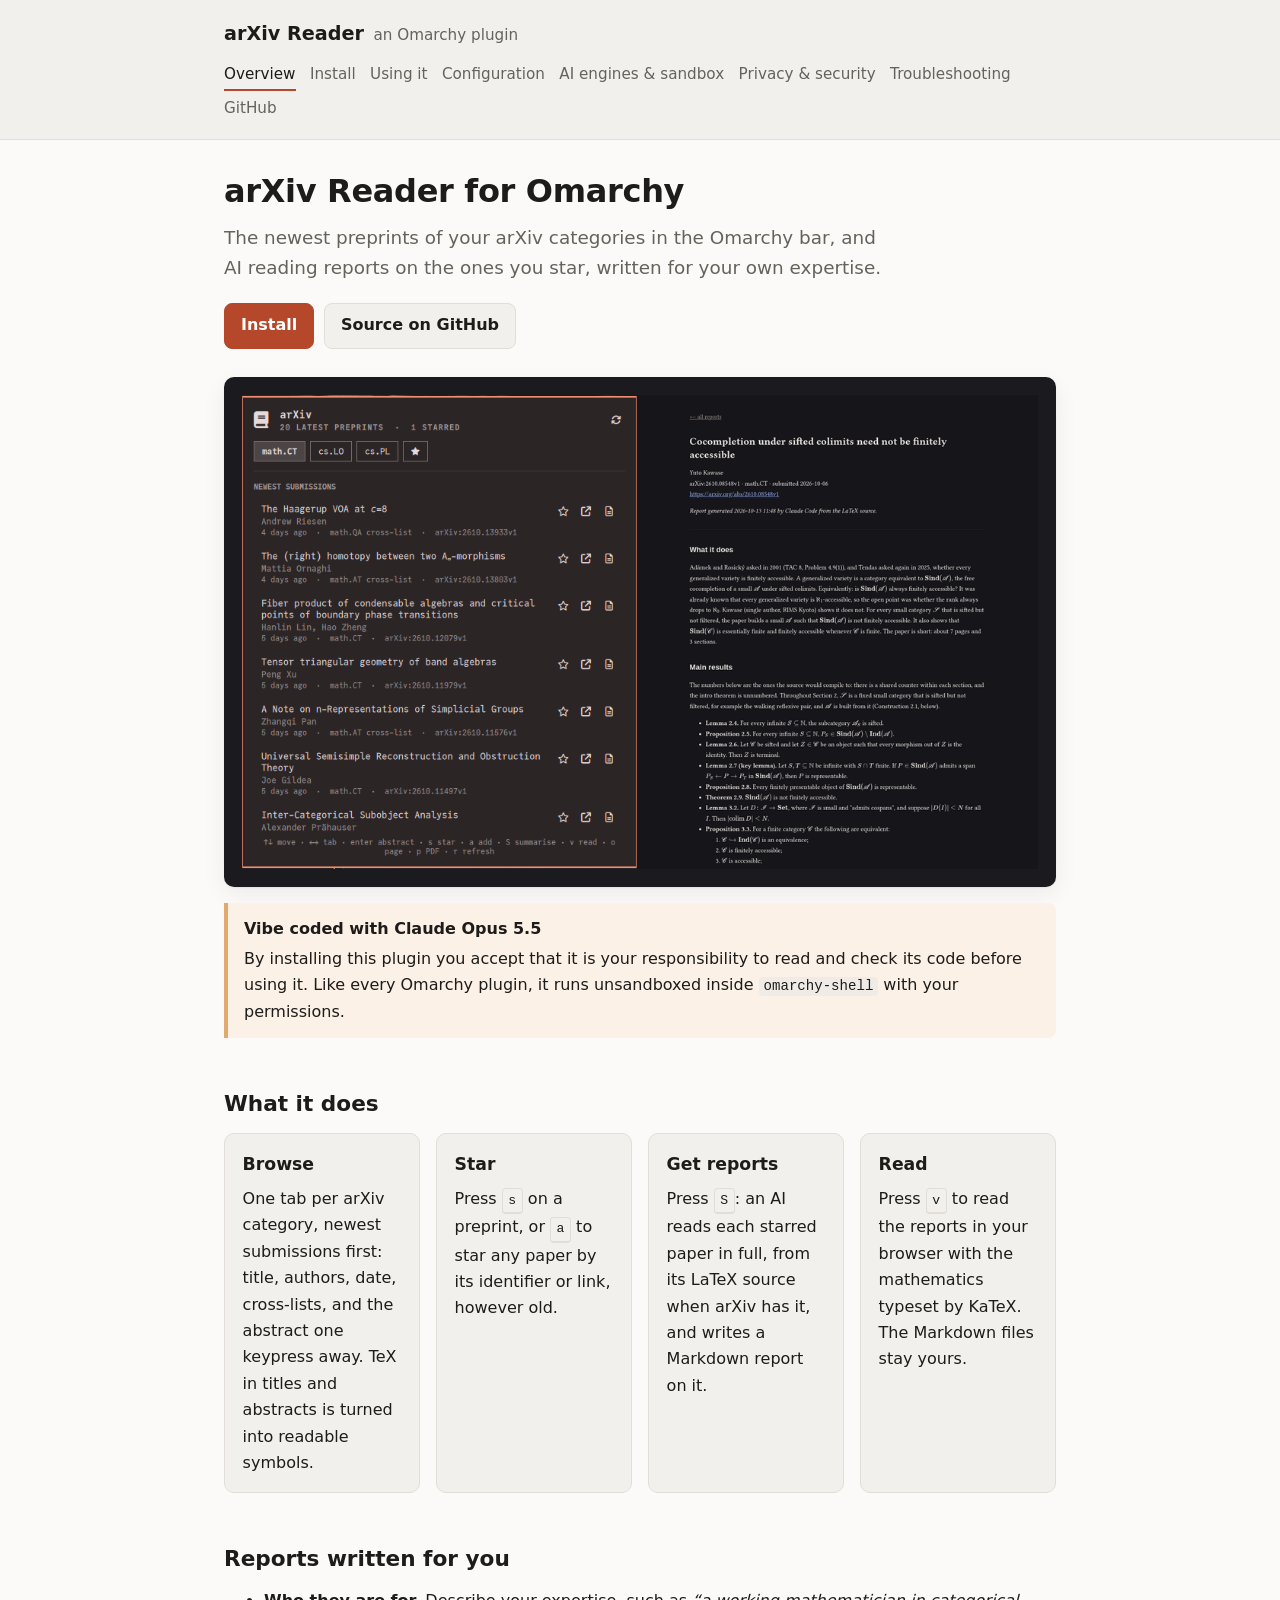
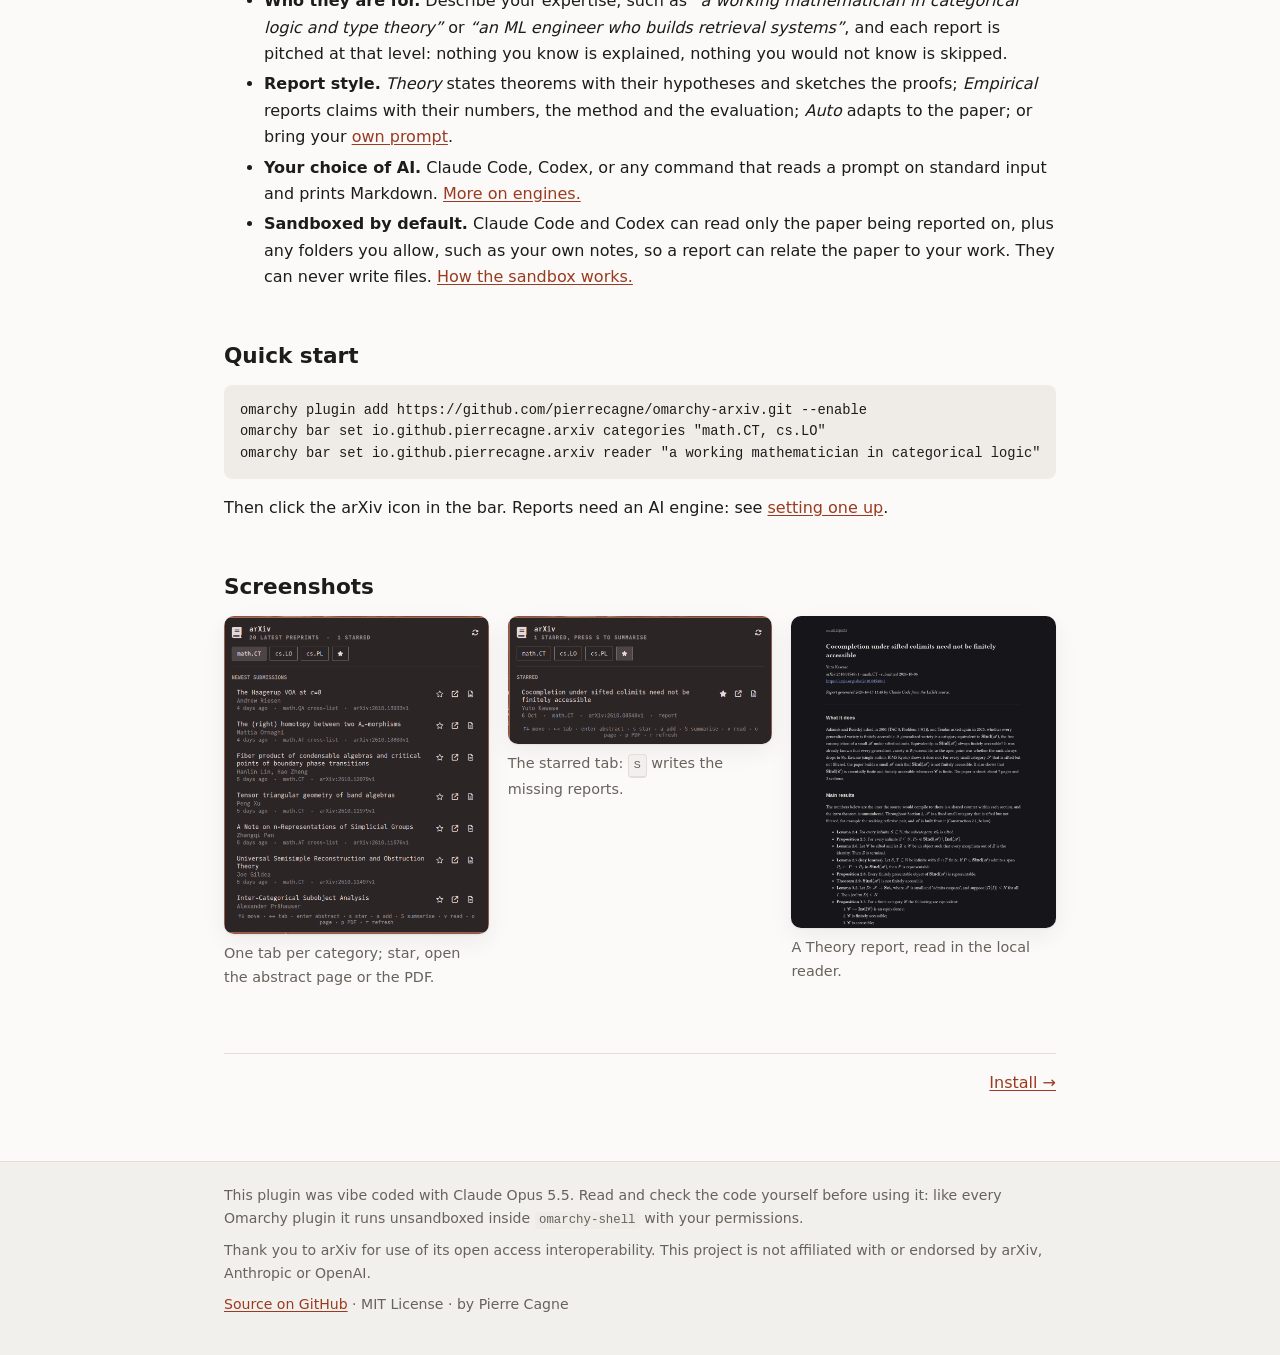
==== docs/index.html @ d9daa654 "Add README, documentation site, license and preview docs/ is a static site for GitHub Pages, built f" ====
<!doctype html>
<html lang="en">
<head>
<meta charset="utf-8">
<meta name="viewport" content="width=device-width, initial-scale=1">
<title>arXiv Reader for Omarchy</title>
<meta name="description" content="The newest arXiv preprints in the Omarchy bar, and AI reading reports written for your expertise.">
<link rel="stylesheet" href="style.css">
</head>
<body>
<header class="site">
  <div class="site-inner">
    <div class="brand"><a href="index.html">arXiv Reader</a><span>an Omarchy plugin</span></div>
    <nav class="site" aria-label="Documentation">
      <a href="index.html" aria-current="page">Overview</a>
      <a href="install.html">Install</a>
      <a href="usage.html">Using it</a>
      <a href="configuration.html">Configuration</a>
      <a href="engines.html">AI engines &amp; sandbox</a>
      <a href="security.html">Privacy &amp; security</a>
      <a href="troubleshooting.html">Troubleshooting</a>
      <a href="https://github.com/pierrecagne/omarchy-arxiv">GitHub</a>
    </nav>
  </div>
</header>
<main>
<h1>arXiv Reader for Omarchy</h1>
<p class="lead">The newest preprints of your arXiv categories in the Omarchy bar,
and AI reading reports on the ones you star, written for your own expertise.</p>

<div class="actions">
  <a class="button primary" href="install.html">Install</a>
  <a class="button" href="https://github.com/pierrecagne/omarchy-arxiv">Source on GitHub</a>
</div>

<figure>
  <img src="images/preview.png" width="1093" height="670"
       alt="The panel listing math.CT preprints, next to a rendered reading report with typeset mathematics">
</figure>

<div class="callout warn">
  <strong>Vibe coded with Claude Opus 5.5</strong>
  <p>By installing this plugin you accept that it is your responsibility to
  read and check its code before using it. Like every Omarchy plugin, it runs
  unsandboxed inside <code>omarchy-shell</code> with your permissions.</p>
</div>

<h2>What it does</h2>
<div class="grid">
  <div class="card">
    <h3>Browse</h3>
    <p>One tab per arXiv category, newest submissions first: title, authors,
    date, cross-lists, and the abstract one keypress away. TeX in titles and
    abstracts is turned into readable symbols.</p>
  </div>
  <div class="card">
    <h3>Star</h3>
    <p>Press <kbd>s</kbd> on a preprint, or <kbd>a</kbd> to star any paper by
    its identifier or link, however old.</p>
  </div>
  <div class="card">
    <h3>Get reports</h3>
    <p>Press <kbd>S</kbd>: an AI reads each starred paper in full, from its
    LaTeX source when arXiv has it, and writes a Markdown report on it.</p>
  </div>
  <div class="card">
    <h3>Read</h3>
    <p>Press <kbd>v</kbd> to read the reports in your browser with the
    mathematics typeset by KaTeX. The Markdown files stay yours.</p>
  </div>
</div>

<h2>Reports written for you</h2>
<ul>
  <li><strong>Who they are for.</strong> Describe your expertise, such as
  <em>“a working mathematician in categorical logic and type theory”</em> or
  <em>“an ML engineer who builds retrieval systems”</em>, and each report is
  pitched at that level: nothing you know is explained, nothing you would not
  know is skipped.</li>
  <li><strong>Report style.</strong> <em>Theory</em> states theorems with
  their hypotheses and sketches the proofs; <em>Empirical</em> reports claims
  with their numbers, the method and the evaluation; <em>Auto</em> adapts to
  the paper; or bring your <a href="configuration.html#custom-prompts">own
  prompt</a>.</li>
  <li><strong>Your choice of AI.</strong> Claude Code, Codex, or any command
  that reads a prompt on standard input and prints Markdown.
  <a href="engines.html">More on engines.</a></li>
  <li><strong>Sandboxed by default.</strong> Claude Code and Codex can read
  only the paper being reported on, plus any folders you allow, such as your
  own notes, so a report can relate the paper to your work. They can never
  write files. <a href="engines.html#sandbox">How the sandbox works.</a></li>
</ul>

<h2>Quick start</h2>
<pre><code>omarchy plugin add https://github.com/pierrecagne/omarchy-arxiv.git --enable
omarchy bar set io.github.pierrecagne.arxiv categories "math.CT, cs.LO"
omarchy bar set io.github.pierrecagne.arxiv reader "a working mathematician in categorical logic"</code></pre>
<p>Then click the arXiv icon in the bar. Reports need an AI engine:
see <a href="install.html#engine">setting one up</a>.</p>

<h2>Screenshots</h2>
<div class="shots">
  <figure>
    <img class="shot" src="images/panel.png" width="518" height="622" alt="The panel on the math.CT tab, listing recent preprints">
    <figcaption>One tab per category; star, open the abstract page or the PDF.</figcaption>
  </figure>
  <figure>
    <img class="shot" src="images/starred.png" width="520" height="251" alt="The starred tab, with one paper marked as having a report">
    <figcaption>The starred tab: <kbd>S</kbd> writes the missing reports.</figcaption>
  </figure>
  <figure>
    <img class="shot" src="images/report.png" width="1000" height="1180" alt="A reading report rendered in the browser, with typeset theorems">
    <figcaption>A Theory report, read in the local reader.</figcaption>
  </figure>
</div>
<div class="pager"><span></span><a href="install.html">Install &rarr;</a></div>
</main>
<footer class="site">
  <div class="site-inner">
    <p>This plugin was vibe coded with Claude Opus 5.5. Read and check the code
    yourself before using it: like every Omarchy plugin it runs unsandboxed
    inside <code>omarchy-shell</code> with your permissions.</p>
    <p>Thank you to arXiv for use of its open access interoperability. This
    project is not affiliated with or endorsed by arXiv, Anthropic or OpenAI.</p>
    <p><a href="https://github.com/pierrecagne/omarchy-arxiv">Source on GitHub</a> · MIT License · by Pierre Cagne</p>
  </div>
</footer>
</body>
</html>
---- docs/style.css ----
:root {
  --bg: #fbfaf8;
  --surface: #f2f0ec;
  --text: #1d1c1a;
  --muted: #66625c;
  --border: #e2ded7;
  --accent: #b5482b;
  --accent-text: #9a3a20;
  --code-bg: #efece7;
  --note-bg: #eef3fb;
  --note-border: #9db4dc;
  --warn-bg: #fbf1e6;
  --warn-border: #e0a96d;
  --shadow: 0 1px 2px rgba(0, 0, 0, .06), 0 8px 24px rgba(0, 0, 0, .06);
}

@media (prefers-color-scheme: dark) {
  :root:not([data-theme="light"]) {
    --bg: #16151a;
    --surface: #1e1d23;
    --text: #e8e5df;
    --muted: #a19c93;
    --border: #2e2c33;
    --accent: #e9805f;
    --accent-text: #f0997c;
    --code-bg: #222128;
    --note-bg: #1c2230;
    --note-border: #3d5280;
    --warn-bg: #2a2119;
    --warn-border: #8a5a2b;
    --shadow: 0 1px 2px rgba(0, 0, 0, .3), 0 8px 24px rgba(0, 0, 0, .35);
  }
}

* { box-sizing: border-box; }

html { -webkit-text-size-adjust: 100%; }

body {
  margin: 0;
  background: var(--bg);
  color: var(--text);
  font: 16px/1.65 system-ui, -apple-system, "Segoe UI", Roboto, "Helvetica Neue", sans-serif;
}

a { color: var(--accent-text); text-underline-offset: 2px; }
a:hover { color: var(--accent); }

header.site {
  border-bottom: 1px solid var(--border);
  background: var(--surface);
}

.site-inner, main, footer.site .site-inner {
  max-width: 54rem;
  margin: 0 auto;
  padding: 0 16px;
}

.brand {
  display: flex;
  align-items: baseline;
  gap: .6rem;
  padding: 1.1rem 0 .4rem;
  flex-wrap: wrap;
}

.brand a { color: var(--text); text-decoration: none; font-weight: 700; font-size: 1.2rem; }
.brand span { color: var(--muted); font-size: .95rem; }

nav.site {
  display: flex;
  flex-wrap: wrap;
  gap: .2rem .9rem;
  padding: .3rem 0 .9rem;
  font-size: .95rem;
}

nav.site a { color: var(--muted); text-decoration: none; padding: .1rem 0; border-bottom: 2px solid transparent; }
nav.site a:hover { color: var(--text); }
nav.site a[aria-current="page"] { color: var(--text); border-bottom-color: var(--accent); }

main { padding-top: 2rem; padding-bottom: 4rem; }

h1 { font-size: 2rem; line-height: 1.2; margin: 0 0 .8rem; letter-spacing: -.01em; }
h2 { font-size: 1.35rem; margin: 2.6rem 0 .7rem; padding-top: .4rem; }
h3 { font-size: 1.08rem; margin: 1.8rem 0 .5rem; }
p, ul, ol, table, pre, figure { margin: 0 0 1rem; }
li { margin: .25rem 0; }

.lead { font-size: 1.15rem; color: var(--muted); max-width: 42rem; }

code, pre, kbd {
  font-family: ui-monospace, "JetBrains Mono", "Cascadia Code", Menlo, Consolas, monospace;
  font-size: .88em;
}

code { background: var(--code-bg); padding: .1em .35em; border-radius: 4px; }

pre {
  background: var(--code-bg);
  padding: .9rem 1rem;
  border-radius: 8px;
  overflow-x: auto;
  line-height: 1.5;
}

pre code { background: none; padding: 0; font-size: .86rem; }

kbd {
  display: inline-block;
  min-width: 1.6em;
  padding: .05em .4em;
  border: 1px solid var(--border);
  border-bottom-width: 2px;
  border-radius: 4px;
  background: var(--surface);
  text-align: center;
  font-size: .82em;
}

.table-wrap { overflow-x: auto; margin: 0 0 1.2rem; }
table { border-collapse: collapse; width: 100%; font-size: .94rem; }
th, td { text-align: left; vertical-align: top; padding: .55rem .7rem; border-bottom: 1px solid var(--border); }
th { font-weight: 600; background: var(--surface); }
td code { white-space: nowrap; }

.callout {
  border-left: 4px solid var(--note-border);
  background: var(--note-bg);
  padding: .8rem 1rem;
  border-radius: 0 8px 8px 0;
  margin: 0 0 1.2rem;
}

.callout.warn { border-left-color: var(--warn-border); background: var(--warn-bg); }
.callout > :last-child { margin-bottom: 0; }
.callout strong:first-child { display: block; margin-bottom: .2rem; }

figure img, img.shot {
  display: block;
  max-width: 100%;
  height: auto;
  border-radius: 10px;
  box-shadow: var(--shadow);
}

figcaption { color: var(--muted); font-size: .9rem; margin-top: .5rem; }

.actions { display: flex; flex-wrap: wrap; gap: .6rem; margin: 1.2rem 0 1.8rem; }
.button {
  display: inline-block;
  padding: .55rem 1rem;
  border-radius: 8px;
  border: 1px solid var(--border);
  background: var(--surface);
  color: var(--text);
  text-decoration: none;
  font-weight: 600;
}
.button.primary { background: var(--accent); border-color: var(--accent); color: #fff; }
.button:hover { filter: brightness(1.05); color: inherit; }
.button.primary:hover { color: #fff; }

.grid {
  display: grid;
  grid-template-columns: repeat(auto-fit, minmax(11.5rem, 1fr));
  gap: 1rem;
  margin: 0 0 1.5rem;
}

.card {
  background: var(--surface);
  border: 1px solid var(--border);
  border-radius: 10px;
  padding: 1rem 1.1rem;
}
.card h3 { margin-top: 0; }
.card p:last-child { margin-bottom: 0; }

.shots { display: grid; grid-template-columns: repeat(auto-fit, minmax(16rem, 1fr)); gap: 1.2rem; align-items: start; }

.pager { display: flex; justify-content: space-between; gap: 1rem; margin-top: 3rem; padding-top: 1rem; border-top: 1px solid var(--border); flex-wrap: wrap; }

footer.site {
  border-top: 1px solid var(--border);
  background: var(--surface);
  color: var(--muted);
  font-size: .88rem;
  padding: 1.4rem 0 2rem;
}
footer.site p { margin: 0 0 .5rem; }

@media (max-width: 600px) {
  h1 { font-size: 1.6rem; }
  main { padding-top: 1.4rem; }
}
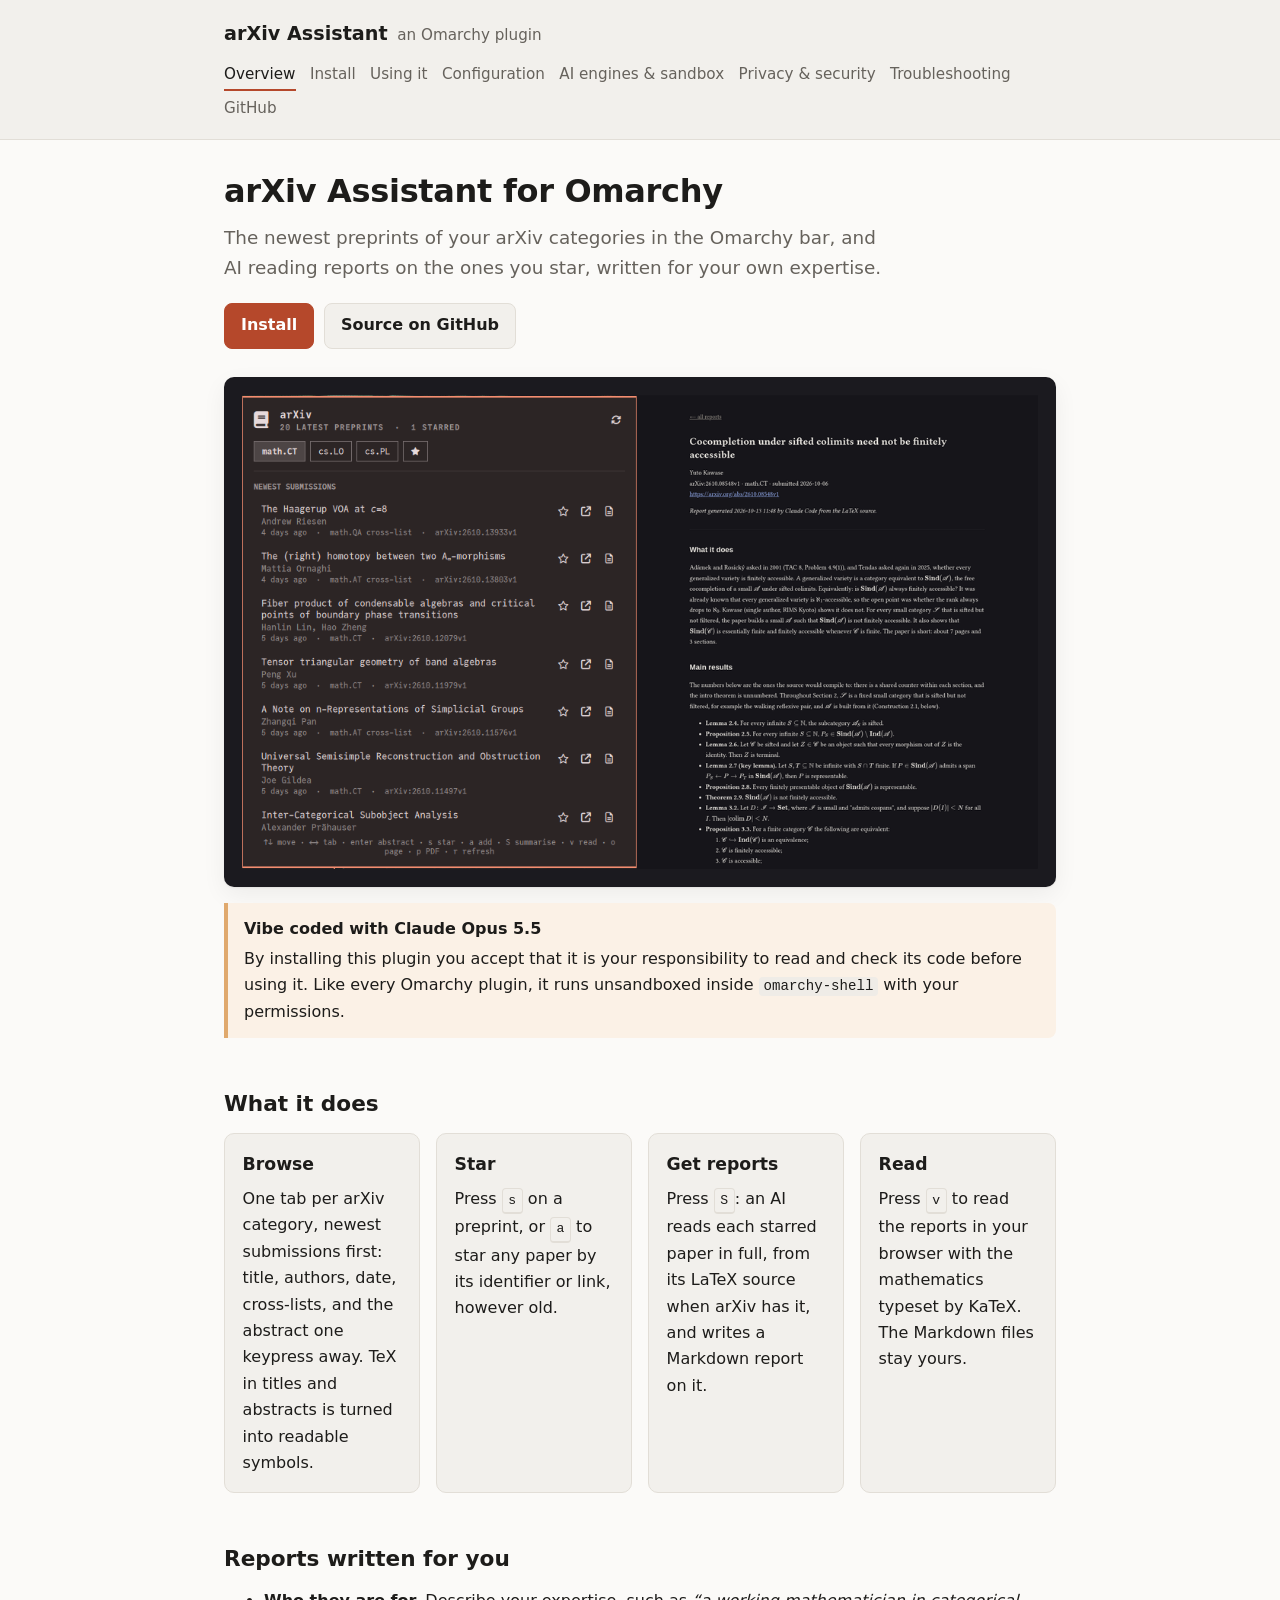
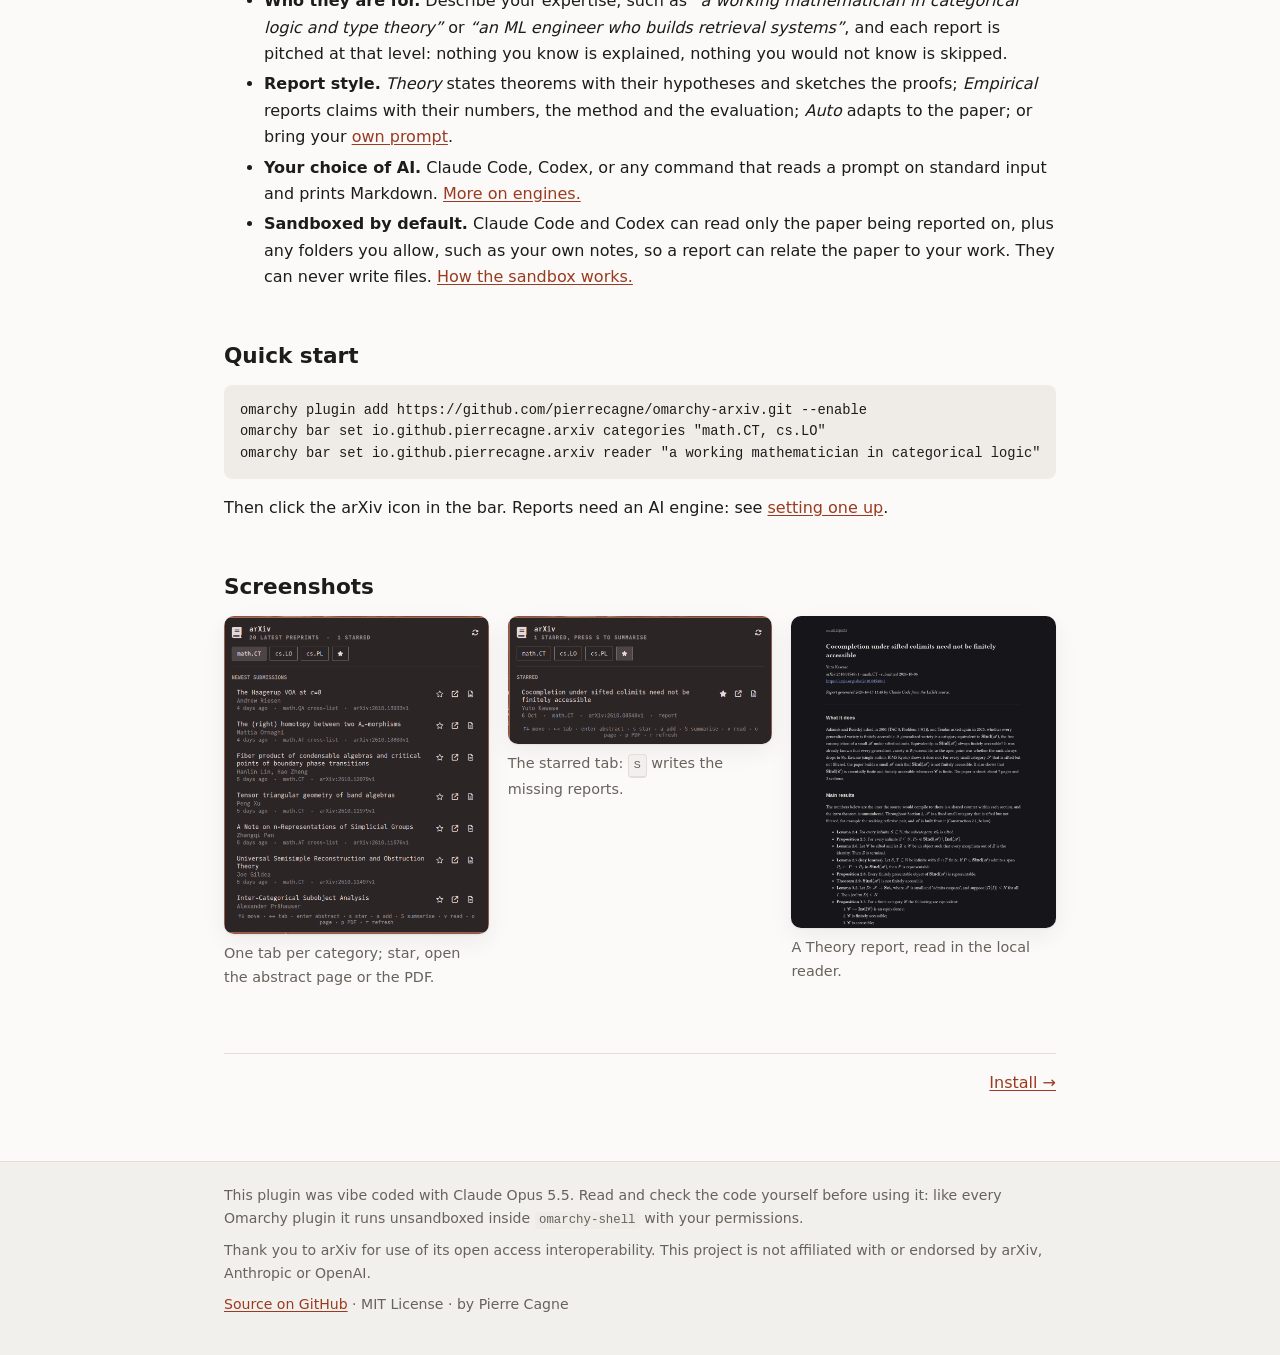
==== commit f142d8d7: "Rename to arXiv Assistant It does more than read: it browses, stars and writes reports. The plugin i" ====
--- a/docs/index.html
+++ b/docs/index.html
@@ -3,14 +3,14 @@
 <head>
 <meta charset="utf-8">
 <meta name="viewport" content="width=device-width, initial-scale=1">
-<title>arXiv Reader for Omarchy</title>
+<title>arXiv Assistant for Omarchy</title>
 <meta name="description" content="The newest arXiv preprints in the Omarchy bar, and AI reading reports written for your expertise.">
 <link rel="stylesheet" href="style.css">
 </head>
 <body>
 <header class="site">
   <div class="site-inner">
-    <div class="brand"><a href="index.html">arXiv Reader</a><span>an Omarchy plugin</span></div>
+    <div class="brand"><a href="index.html">arXiv Assistant</a><span>an Omarchy plugin</span></div>
     <nav class="site" aria-label="Documentation">
       <a href="index.html" aria-current="page">Overview</a>
       <a href="install.html">Install</a>
@@ -24,7 +24,7 @@
   </div>
 </header>
 <main>
-<h1>arXiv Reader for Omarchy</h1>
+<h1>arXiv Assistant for Omarchy</h1>
 <p class="lead">The newest preprints of your arXiv categories in the Omarchy bar,
 and AI reading reports on the ones you star, written for your own expertise.</p>
 
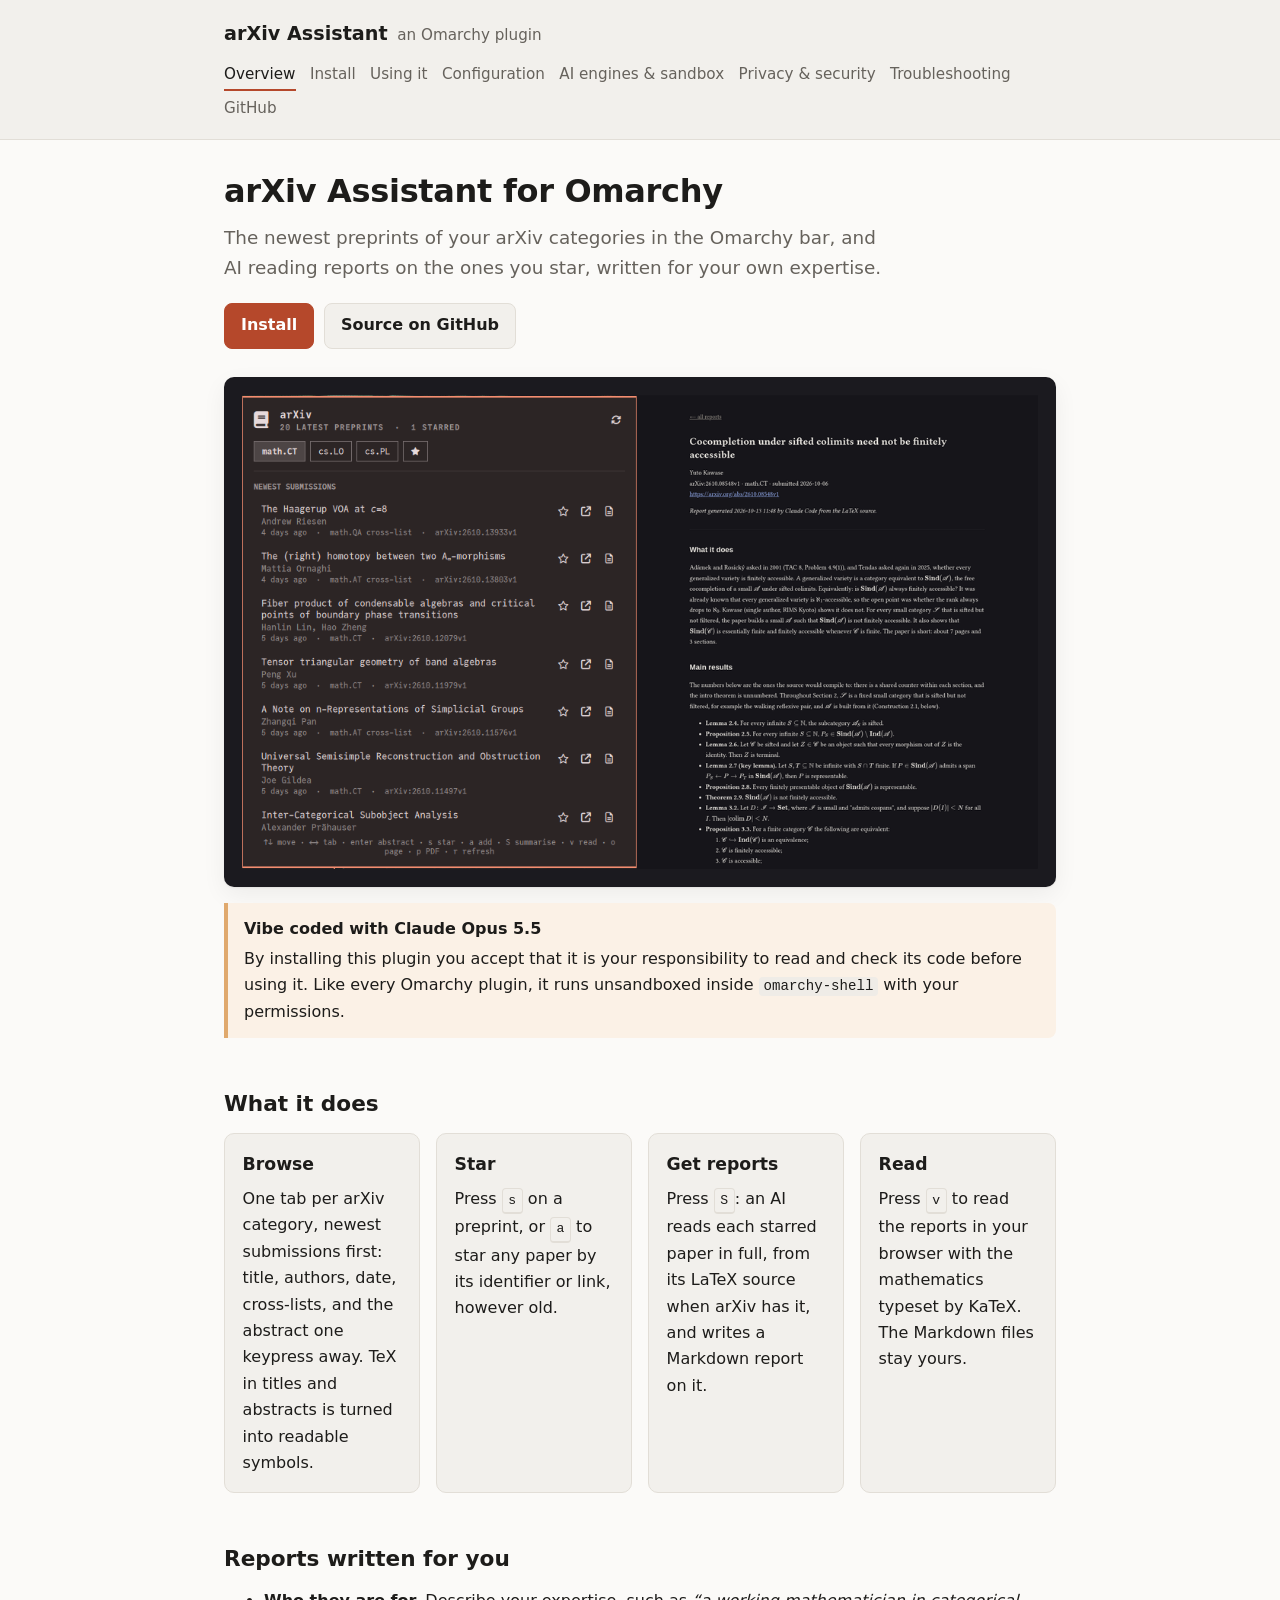
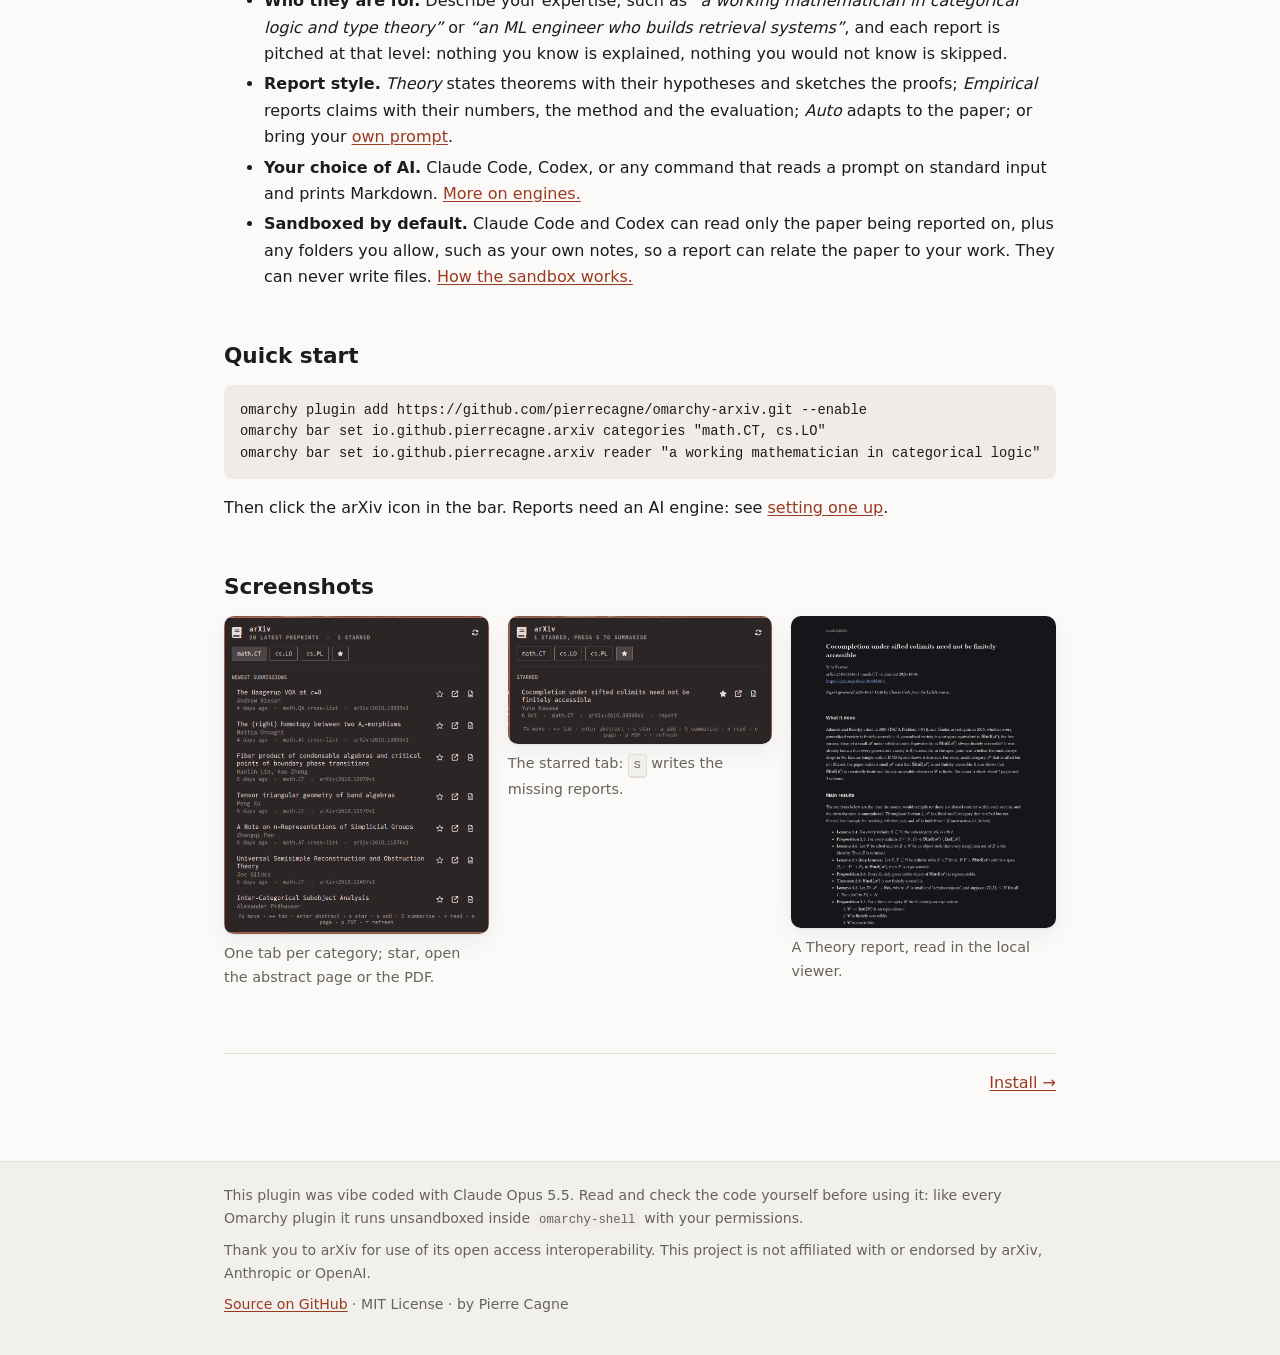
==== commit 91fcf9a9: "Call the local report page the viewer, not the reader "reader" already means who the reports are for" ====
--- a/docs/index.html
+++ b/docs/index.html
@@ -110,7 +110,7 @@
   </figure>
   <figure>
     <img class="shot" src="images/report.png" width="1000" height="1180" alt="A reading report rendered in the browser, with typeset theorems">
-    <figcaption>A Theory report, read in the local reader.</figcaption>
+    <figcaption>A Theory report, read in the local viewer.</figcaption>
   </figure>
 </div>
 <div class="pager"><span></span><a href="install.html">Install &rarr;</a></div>
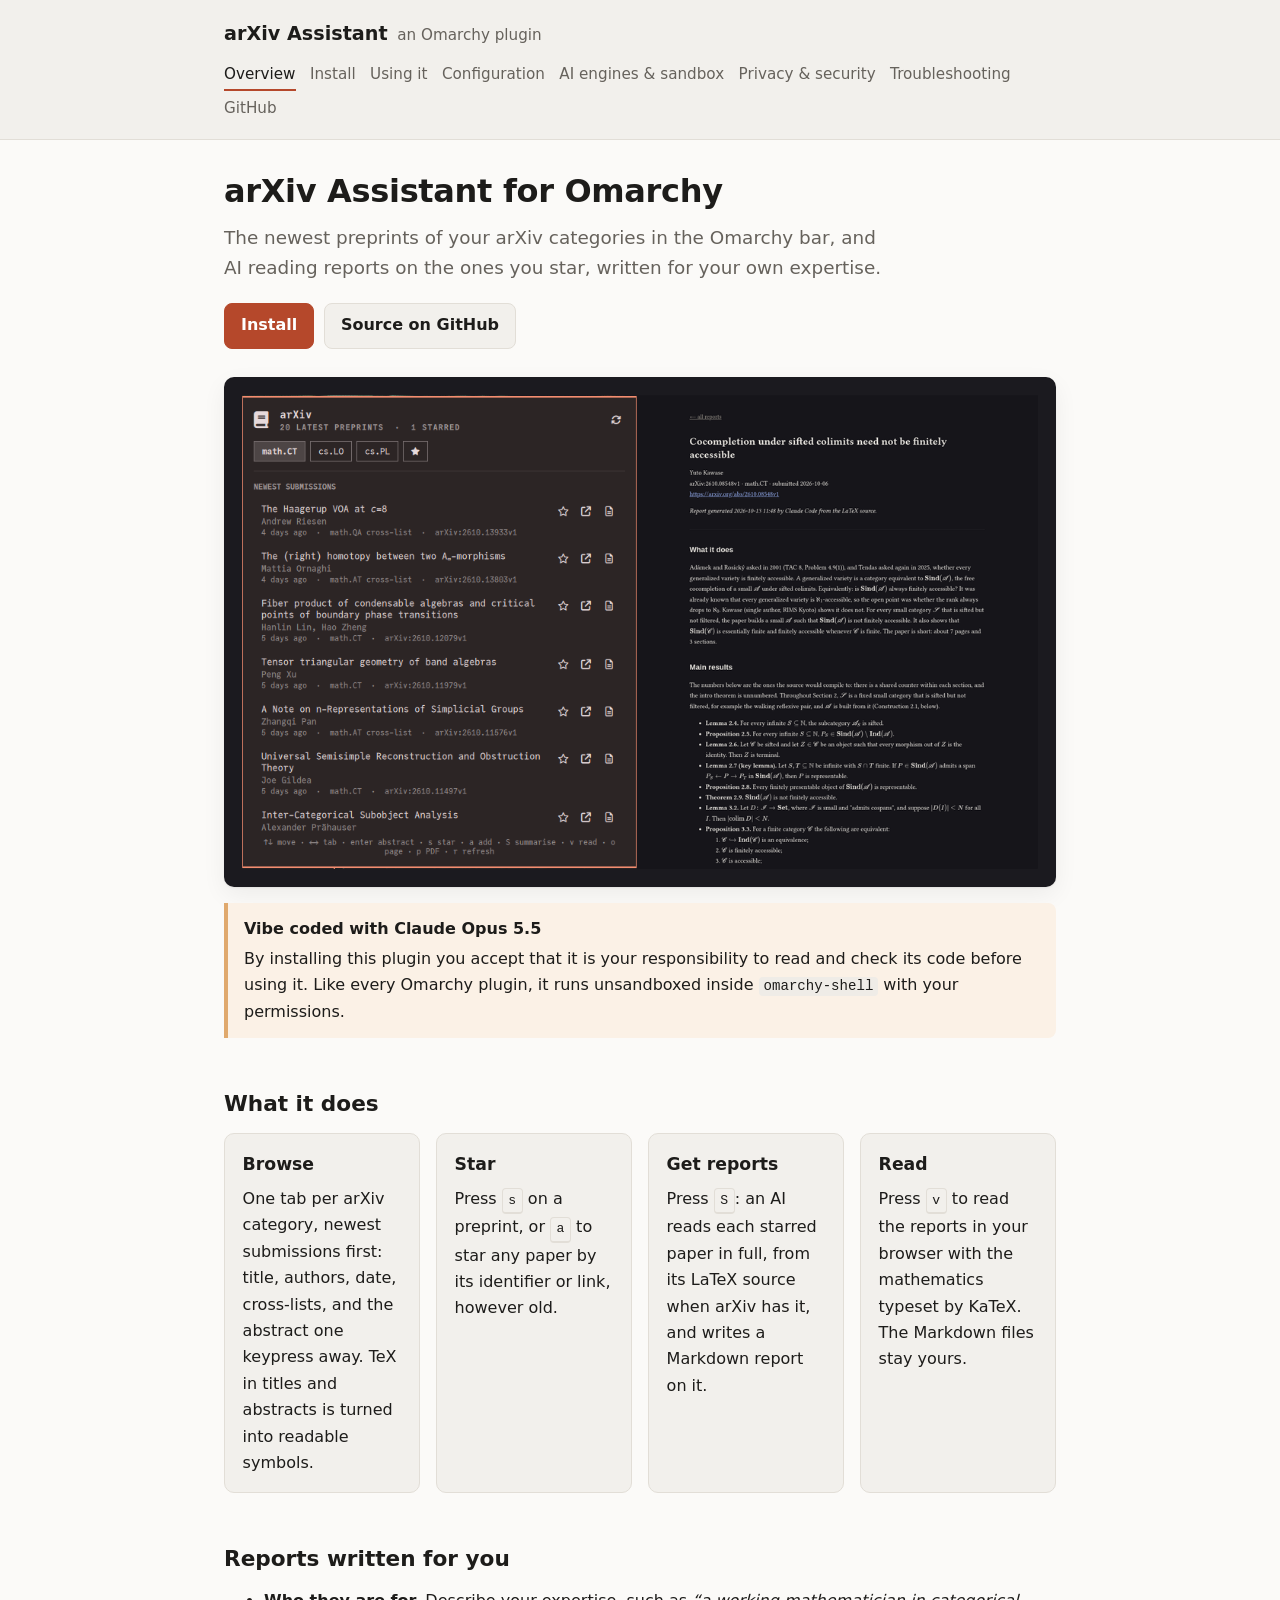
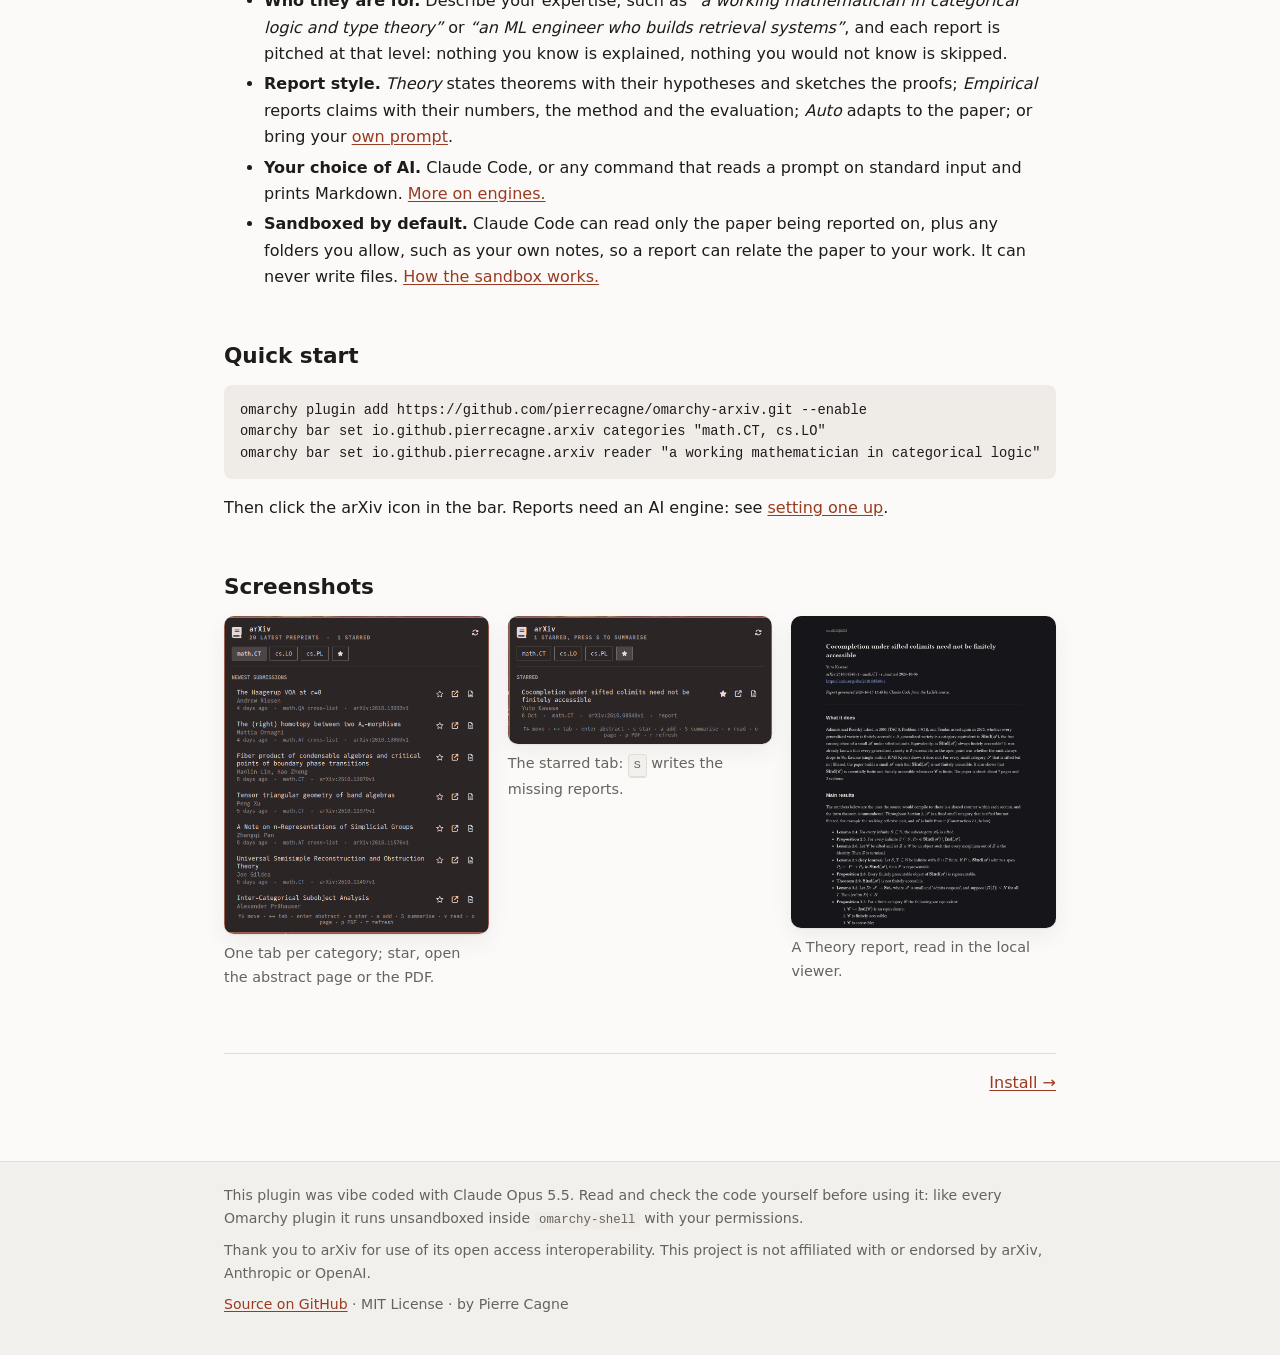
==== commit ed7aea76: "Drop the Codex engine Codex was offered so users of it had a choice, but there is no way to test it " ====
--- a/docs/index.html
+++ b/docs/index.html
@@ -82,13 +82,13 @@
   with their numbers, the method and the evaluation; <em>Auto</em> adapts to
   the paper; or bring your <a href="configuration.html#custom-prompts">own
   prompt</a>.</li>
-  <li><strong>Your choice of AI.</strong> Claude Code, Codex, or any command
-  that reads a prompt on standard input and prints Markdown.
+  <li><strong>Your choice of AI.</strong> Claude Code, or any command that
+  reads a prompt on standard input and prints Markdown.
   <a href="engines.html">More on engines.</a></li>
-  <li><strong>Sandboxed by default.</strong> Claude Code and Codex can read
-  only the paper being reported on, plus any folders you allow, such as your
-  own notes, so a report can relate the paper to your work. They can never
-  write files. <a href="engines.html#sandbox">How the sandbox works.</a></li>
+  <li><strong>Sandboxed by default.</strong> Claude Code can read only the
+  paper being reported on, plus any folders you allow, such as your own
+  notes, so a report can relate the paper to your work. It can never write
+  files. <a href="engines.html#sandbox">How the sandbox works.</a></li>
 </ul>
 
 <h2>Quick start</h2>
